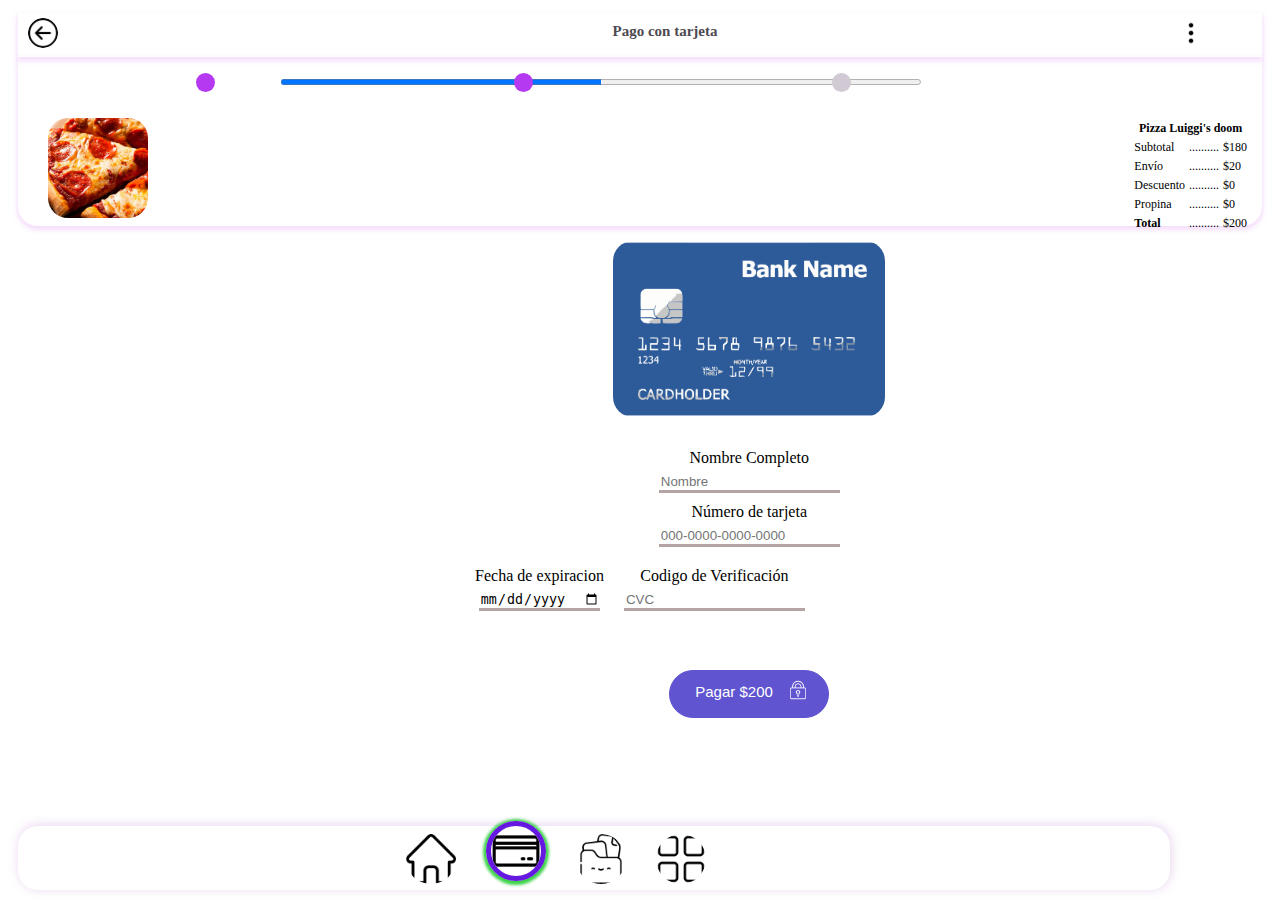
==== index.html @ 84621413 "Version con corrección 1" ====
<!DOCTYPE html>
<html lang="en">
<head>
    <meta charset="UTF-8">
    <meta http-equiv="X-UA-Compatible" content="IE=edge">
    <meta name="viewport" content="width=device-width, initial-scale=1.0">
    <link rel="stylesheet" href="index.css">
    <title>Vendcil page</title>
</head>
<body>
    <div class="grid-container">
        <div class="grid-header">
            <a>
                <img src="icons/back-button.png" class="icon-header">
            </a>
            <h1 id="h1-titulo">Pago con tarjeta</h1>
            <a>
                <img id="img-hmenu" src="icons/more.png" class="icon-header">
            </a>
        </div>

<!--body-->
     <!--Product-->
        <div id="div-body1" class="grid-body">
           <div class="container-progress">
            <progress id="progressbar" value="50" max="100"></progress>
              <ul class="list-progress">
                 <li class="current"></li>
                 <li class="current" id="current2"></li>
                 <li class="unactive"></li>
              </ul>
           </div>
            <div id="body1-body"> 
            <img src="Images/pizza.jpg" class="product">
            <table border="0" id="table-data-paid">
                <th colspan="3">Pizza Luiggi's doom</th>
                <tbody>
                        <tr>
                            <td>Subtotal</td>
                            <td>..........</td>
                            <td>$180</td>
                        </tr>
                        <tr>
                            <td>Envío</td>
                            <td>..........</td>
                            <td>$20</td>
                        </tr>
                        <tr>
                            <td>Descuento</td>
                            <td>..........</td>
                            <td>$0</td>
                        </tr>
                        <tr>
                            <td>Propina</td>
                            <td>..........</td>
                            <td>$0</td>
                        </tr>
                        <tr>
                            <td><b>Total</b></td>
                            <td>..........</td>
                            <td>$200</td>
                        </tr>
                </tbody>
            </table>
           </div>
        </div>
   <!--card,Form and button-->     
        <div id="div-body2" class="grid-body">
            <img src="Images/creditcard.png" class="card">
            <br>
            <br>
           <form class="form-payment">
                <label for="nombre-completo">Nombre Completo</label>
                <input id="nombre-completo" type="text" placeholder="Nombre">
                
                <label for="numero-tarjeta">Número de tarjeta</label>
                <input id="numero-tarjeta" type="text" placeholder="000-0000-0000-0000">
          
             <div class="horizontal-form"> 
                <div>
                    <label  for="fecha-exp">Fecha de expiracion</label>
                    <input id="fecha-exp" type="date" placeholder="MM/DD/YYYY">   
                </div>
                <div>
                    <label for="codigo-verificacion">Codigo de Verificación</label>
                    <input id="codigo-verificacion" type="numner" placeholder="CVC">
                </div> 
            </div>     
           </form>

        <button type="submit" class="btn-pay">Pagar  $200
            <img src="icons/candado.png" class="icon-candado">
        </button>
        </div>
        <!--Footer-->
        <div class="grid-footer">
            <ul class="menu">
               <li>
                <a><img src="icons/icon-home.png" class="icon-btn-menu"></a>
             </li>
                <li>
                <a><img src="icons/tarjeta-de-credito.png" class="icon-btn-menu btn-selected"></a>
                </li>
               <li>
                <a><img src="icons/documentos.png" class="icon-btn-menu"></a>
               </li>
               <li>
                <a><img src="icons/solicitud.png" class="icon-btn-menu"></a>
               </li> 
            </ul>
        </div>
    </div>
    
</body>
</html>
---- index.css ----
/*--------------------------------------grid container*/
.grid-container{
    display: grid;
    grid-template-areas: 'header header header header'
    'body body body body'
    'footer footer footer footer';
}

.grid-container div{
    margin-top: 5px;
    margin-left: 10px;
    margin-right: 10px;
}
/*--------------------------------------header*/

.grid-header{
 grid-area:  header;  
 box-shadow: 0px 3px  5px 1px rgba(218, 145, 242, 0.3);
 display: flex;
 transition: all 0.5s;
}
.grid-header img{
    height: 30px;
    width: 30px;
    object-fit: cover;
 transition: all 0.5s;

}

.icon-header{
    margin-top: 5px;
    margin-left: 10px;
    margin-right: 10px;
    margin-bottom:5px;
 transition: all 0.5s;
 border-radius: 50px;
cursor: pointer;
}.icon-header:hover{
    transform: scale(1.1);
    box-shadow: 0px 1px 3px 3px rgba(206, 202, 208, 0.978);
}
#img-hmenu{
    position: absolute;
    right: 5%;
    transition: all 0.5s;

}
#h1-titulo{
   font-size: 15px;
   text-align: center;
   font-weight: bold;
   color: rgb(77, 74, 81);
   margin-left: auto;
   margin-right: auto;
 transition: all 0.5s;

}
/*----------------------------------------------grid body*/
#div-body1{
    grid-area: body;
    margin-top: -1px;
    border-radius: 0px 0 20px 20px;
    padding-left: 10px;
    padding-right: 10px;
    height: 10rem;
    padding-top: 5px;
    padding-bottom: 5px;
    box-shadow: 0px 3px  5px 1px rgba(218, 145, 242, 0.3);
    font-size: 12px;
 transition: all 0.5s;

}
/*----Steps*/
  .container-progress {
    width: 100%;
    margin-top: -10px;
 transition: all 0.5s;

  }
  .list-progress {counter-reset: step;}
  .list-progress li{
    list-style-type: none;
    display: inline-block;
    position: relative;
    margin-left: 10%;
    margin-right: 15%;
    height: 5px;
    width: 5px;
    text-align: center;
    cursor: pointer;
    padding: 7px;
    border-radius: 50%;
    z-index: 1;
 transition: all 0.5s;

  }
  .current{
   transition: all 0.5s;
    background-color: rgb(180, 57, 241);
  }.unactive{
    background-color: rgb(209, 202, 213);
  }
  #progressbar{
    position: absolute;
    width: 50%;
    margin-top: 3px;
    margin-left: 19%;
    margin-right: auto;
    display:table;
    z-index: -1;
 transition: all 0.5s;

  }
/*-----------body product*/
#body1-body{
    display: flex;
     transition: all 0.5s;
}
.product{
    width: 100px;
    height: 100px;
    object-fit: cover;
    border-radius: 20px;
    margin-top: 10px;
    margin-left: 10px;
    margin-bottom: 10px;
    margin-bottom: 10px;
 transition: all 0.5s;

}
#table-data-paid{
    float: right;
    right: 0;
    position: absolute;
    margin-right: 30px;
    margin-top: 10px;
 transition: all 0.5s;

}

/*--------------------------------body form*/
#div-body2{
    grid-column: 3;
    text-align: center;
 transition: all 0.5s;

}
.card{
    margin-top: 10px;
    justify-content: center;
    width: 17rem;
    height: 11rem;
    object-fit: cover;
 transition: all 0.5s;
cursor: pointer;
border-radius: 20px;
}.card:hover{
    box-shadow: 0px 1px 3px 3px rgba(134, 135, 134, 0.978);

}
.form-payment label{
    display: block;
    justify-content: center;
    margin-top: 10px;
    margin-bottom: 5px;
 transition: all 0.5s;
 cursor: pointer;
}
.form-payment input{
  border-top: 0;
  border-left: 0;
  border-right: 0;
  border-bottom: 3px solid rgb(180, 164, 164);
}.form-payment input:focus{
    outline-color: rgba(123, 123, 246, 0.611);
    outline-offset: 5px;
    outline-width: 3px;
}
.horizontal-form{
  display: flex;
 transition: 0.5s;

}

.btn-pay{
    margin-top: 10%;
    height: 3rem;
    width: 10rem;
    text-align: left;
    padding-left: 25px;
    padding-top: 5px;
    padding-bottom: 10px;
    color: white;
    font-size: 15px;
    background-color: rgb(96, 84, 208);
    border: 1px solid rgb(96, 84, 208);
    border-radius: 30px;
 transition:  0.5s;
cursor: pointer;
}.btn-pay:hover{
    background-color: rgb(149, 139, 239);
    box-shadow: 0px 1px 3px 3px rgba(52, 209, 65, 0.978);
}
.icon-candado{
    object-fit: cover;
    width: 20px;
    height: 20px;
    margin-top: -3px;
    margin-left: 15px;
    position: absolute;
 transition: all 0.5s;

}
/*--------------------------------------Footer*/
.grid-footer{
    position: fixed;
    background-color: #fff;
    width: 90%; 
    bottom: 10px;
    height: 4rem;
    grid-area: footer;
    border-radius: 20px;
    box-shadow: 1px -1px  10px 1px rgba(190, 130, 208, 0.3);
     transition: all 0.5s;

}

.menu{
    display: flex;
    margin-left: -10%;
    list-style: none;
    justify-content: center;
 transition: all 0.5s;

}.menu li{
    padding-left: 10px;
    padding-right: 10px;
    padding-top: 5px;
    padding-bottom: 5px;
    margin-left: 5px;
    margin-right: 5px;
 transition: all 0.5s;
}.menu img:hover{
    transform:translateY(-13px);
    border: 5px solid rgb(101, 24, 224);
    box-shadow: 0px 1px 3px 3px rgba(52, 209, 65, 0.978);
    cursor: pointer;
}
.icon-btn-menu{
    object-fit: cover;
    width: 50px;
    height: 50px;
    border-radius: 50px;
    margin-top: -13px;
 transition: all 0.5s;
}
.btn-selected{
    transform:translateY(-13px);
    border: 5px solid rgb(101, 24, 224);
    box-shadow: 0px 1px 3px 3px rgba(52, 209, 65, 0.978);
  transition: all 0.5s;
}

/*---------------------------------------phone mode to desktop mode*/
@media screen and (min-width: 1500px){
    
    /*---------------------------Header*/
    .grid-header{
        box-shadow: 0px 0px 0px rgba(0,0,0,0);
    }
    .icon-header{
        position: fixed;
        z-index: 10;
        margin-top: 1rem;
    }#img-hmenu{position: fixed;}

    .grid-footer{ /*from footer, became to header*/
        grid-area: header;
        position: fixed;
        width: 98%;
        top: 10px;
        margin-left: 2%;
    }#h1-titulo{
        position: relative;
        top: 5rem;
        font-size: 20px
    }
    .container-progress{
        position: relative;
        top: -50%;
        left: -5%;
        width: 63rem;
        align-items: center;
        align-items: center;
    }
    
    #progressbar{
        position: absolute;
        margin-left: 0;
        margin-right: 0 auto;
        display: table;
        width: 100%;
    }    /*-----------progressbar steps*/
    .list-progress{
        margin-left: -4%;
    }
    .list-progress li{
        margin-left: 0;
    }.menu img:hover{
        transform:translateY(5px);
    }.btn-selected{
        transform:translateY(5px);
    }
   #current2{
    margin-left: 32%;
   }.unactive{
    position: absolute;
    float: right;
    right: -15%;
   }
    /*---------------------------body*/
    #div-body1{
        padding-top: 0rem;
        width: 23rem;
        height: 13rem;
        top: 10rem;
        grid-column: 2;
        position: relative;
        border-radius: 20px 20px 20px 20px;
    }
    #div-body2{
        position: relative;
        grid-column: 2;
        top: 0;
        z-index: 10;
        width:30rem;
    }.card{
        margin-top: 10.2rem;
        margin-left: -5.5rem;
        width: 23rem;
        height: 14rem;
        background-color: red;
    }.form-payment{
        position: absolute;
        top: -13%;
        right: -110%;
        font-size: 20px;
    }
    
    .btn-pay{
        position: absolute;
        top: 50%;
        right: -107%;
        font-size: 20px;
        width: 12rem;
    }
    .horizontal-form{ /*becomes intal horizontal form*/
        display: block;
    }
    #table-data-paid{
        font-size: 16px;
    }
}
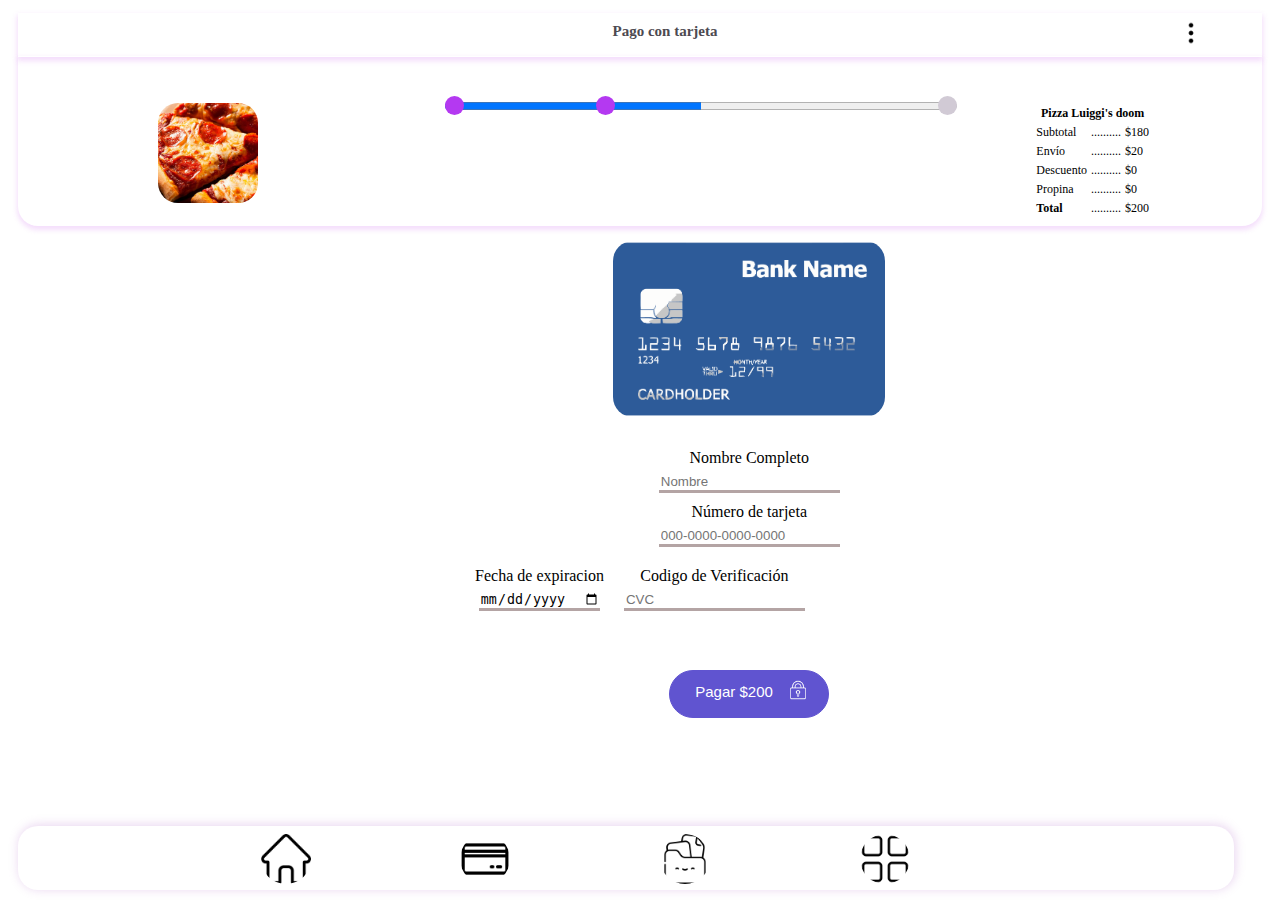
==== commit 5d81881a: "last version" ====
--- a/index.html
+++ b/index.html
@@ -11,27 +11,27 @@
     <div class="grid-container">
         <div class="grid-header">
             <a>
-                <img src="icons/back-button.png" class="icon-header">
+                <img src="icons/back-button.png" alt="Back button" id="icon-back" class="icon-header">
             </a>
             <h1 id="h1-titulo">Pago con tarjeta</h1>
             <a>
-                <img id="img-hmenu" src="icons/more.png" class="icon-header">
+                <img id="img-hmenu" src="icons/more.png" alt="Display a floating menu button" class="icon-header">
             </a>
         </div>
 
+        <div class="container-progress">
+            <progress id="progressbar" value="50" max="100"></progress>
+              <ul class="list-progress">
+                 <li class="step1"></li>
+                 <li class="step2" id="current2"></li>
+                 <li class="step3"></li>
+              </ul>
+           </div>
 <!--body-->
      <!--Product-->
         <div id="div-body1" class="grid-body">
-           <div class="container-progress">
-            <progress id="progressbar" value="50" max="100"></progress>
-              <ul class="list-progress">
-                 <li class="current"></li>
-                 <li class="current" id="current2"></li>
-                 <li class="unactive"></li>
-              </ul>
-           </div>
             <div id="body1-body"> 
-            <img src="Images/pizza.jpg" class="product">
+            <img src="Images/pizza.jpg" alt="shoping product image" class="product">
             <table border="0" id="table-data-paid">
                 <th colspan="3">Pizza Luiggi's doom</th>
                 <tbody>
@@ -56,7 +56,7 @@
                             <td>$0</td>
                         </tr>
                         <tr>
-                            <td><b>Total</b></td>
+                            <td style="font-weight: bold;">Total</td>
                             <td>..........</td>
                             <td>$200</td>
                         </tr>
@@ -66,7 +66,7 @@
         </div>
    <!--card,Form and button-->     
         <div id="div-body2" class="grid-body">
-            <img src="Images/creditcard.png" class="card">
+            <img src="Images/creditcard.png" alt="card button" class="card">
             <br>
             <br>
            <form class="form-payment">
@@ -89,23 +89,23 @@
            </form>
 
         <button type="submit" class="btn-pay">Pagar  $200
-            <img src="icons/candado.png" class="icon-candado">
+            <img src="icons/candado.png" alt="secure shoping" class="icon-candado">
         </button>
         </div>
         <!--Footer-->
         <div class="grid-footer">
             <ul class="menu">
                <li>
-                <a><img src="icons/icon-home.png" class="icon-btn-menu"></a>
+                <a><img src="icons/icon-home.png" alt="icon home" class="icon-btn-menu"></a>
              </li>
                 <li>
-                <a><img src="icons/tarjeta-de-credito.png" class="icon-btn-menu btn-selected"></a>
+                <a><img src="icons/tarjeta-de-credito.png" alt="icon card" class="icon-btn-menu btn-selected"></a>
                 </li>
                <li>
-                <a><img src="icons/documentos.png" class="icon-btn-menu"></a>
+                <a><img src="icons/documentos.png" alt="icon documments" class="icon-btn-menu"></a>
                </li>
                <li>
-                <a><img src="icons/solicitud.png" class="icon-btn-menu"></a>
+                <a><img src="icons/solicitud.png" alt="icon button for showing more about user" class="icon-btn-menu"></a>
                </li> 
             </ul>
         </div>
--- a/index.css
+++ b/index.css
@@ -43,7 +43,6 @@
     position: absolute;
     right: 5%;
     transition: all 0.5s;
-
 }
 #h1-titulo{
    font-size: 15px;
@@ -53,7 +52,10 @@
    margin-left: auto;
    margin-right: auto;
  transition: all 0.5s;
-
+}
+#icon-back{
+    opacity: 0;
+    visibility: hidden;
 }
 /*----------------------------------------------grid body*/
 #div-body1{
@@ -72,40 +74,53 @@
 }
 /*----Steps*/
   .container-progress {
-    width: 100%;
-    margin-top: -10px;
- transition: all 0.5s;
-
-  }
-  .list-progress {counter-reset: step;}
+    width: 40%;
+    position: absolute;
+    top: 10%;
+    left: 34%;
+    right: 34%;
+    transition: all 0.5s;
+  }
+  .list-progress{
+    margin-left:-40px;
+    margin-top: -18px;
+  }
   .list-progress li{
     list-style-type: none;
     display: inline-block;
     position: relative;
-    margin-left: 10%;
-    margin-right: 15%;
     height: 5px;
     width: 5px;
-    text-align: center;
+    margin-top: 0px;
+    z-index: 1;
     cursor: pointer;
     padding: 7px;
     border-radius: 50%;
-    z-index: 1;
- transition: all 0.5s;
-
-  }
-  .current{
+    transition: all 0.5s;
+
+  }
+  .step1{
+   margin-left: 0%;
+   margin-right: 0%;
+    transition: all 0.5s;
+    background-color: rgb(180, 57, 241);
+  }
+  .step2{
+    margin-left: 25%;
+    margin-right: 0%;
+    display: table;
    transition: all 0.5s;
-    background-color: rgb(180, 57, 241);
-  }.unactive{
+   background-color: rgb(180, 57, 241);
+  }
+  .step3{
+    float: right;
+    right: 0%;
     background-color: rgb(209, 202, 213);
   }
   #progressbar{
-    position: absolute;
-    width: 50%;
+    position: flex;
+    width: 100%;
     margin-top: 3px;
-    margin-left: 19%;
-    margin-right: auto;
     display:table;
     z-index: -1;
  transition: all 0.5s;
@@ -114,6 +129,7 @@
 /*-----------body product*/
 #body1-body{
     display: flex;
+    margin-top: 2rem;
      transition: all 0.5s;
 }
 .product{
@@ -122,7 +138,7 @@
     object-fit: cover;
     border-radius: 20px;
     margin-top: 10px;
-    margin-left: 10px;
+    margin-left: 10%;
     margin-bottom: 10px;
     margin-bottom: 10px;
  transition: all 0.5s;
@@ -132,7 +148,7 @@
     float: right;
     right: 0;
     position: absolute;
-    margin-right: 30px;
+    margin-right: 10%;
     margin-top: 10px;
  transition: all 0.5s;
 
@@ -178,8 +194,9 @@
 }
 .horizontal-form{
   display: flex;
+  margin-left: 10%;
+  margin-right: 10%;
  transition: 0.5s;
-
 }
 
 .btn-pay{
@@ -215,7 +232,7 @@
 .grid-footer{
     position: fixed;
     background-color: #fff;
-    width: 90%; 
+    width: 95%; 
     bottom: 10px;
     height: 4rem;
     grid-area: footer;
@@ -237,15 +254,18 @@
     padding-right: 10px;
     padding-top: 5px;
     padding-bottom: 5px;
-    margin-left: 5px;
-    margin-right: 5px;
+    margin-left: 5%;
+    margin-right: 5%;
  transition: all 0.5s;
 }.menu img:hover{
     transform:translateY(-13px);
     border: 5px solid rgb(101, 24, 224);
     box-shadow: 0px 1px 3px 3px rgba(52, 209, 65, 0.978);
-    cursor: pointer;
-}
+    cursor: pointer; 
+}.menu img:focus{
+    opacity: 0;
+}
+
 .icon-btn-menu{
     object-fit: cover;
     width: 50px;
@@ -254,15 +274,15 @@
     margin-top: -13px;
  transition: all 0.5s;
 }
-.btn-selected{
+/* .btn-selected{
     transform:translateY(-13px);
     border: 5px solid rgb(101, 24, 224);
     box-shadow: 0px 1px 3px 3px rgba(52, 209, 65, 0.978);
   transition: all 0.5s;
-}
+} */
 
 /*---------------------------------------phone mode to desktop mode*/
-@media screen and (min-width: 1500px){
+@media screen and (min-width: 1300px){
     
     /*---------------------------Header*/
     .grid-header{
@@ -284,40 +304,42 @@
         position: relative;
         top: 5rem;
         font-size: 20px
-    }
-    .container-progress{
-        position: relative;
-        top: -50%;
-        left: -5%;
-        width: 63rem;
-        align-items: center;
-        align-items: center;
-    }
-    
-    #progressbar{
-        position: absolute;
-        margin-left: 0;
-        margin-right: 0 auto;
-        display: table;
-        width: 100%;
-    }    /*-----------progressbar steps*/
-    .list-progress{
-        margin-left: -4%;
-    }
-    .list-progress li{
-        margin-left: 0;
-    }.menu img:hover{
+    } .menu img:hover{
         transform:translateY(5px);
     }.btn-selected{
         transform:translateY(5px);
     }
-   #current2{
-    margin-left: 32%;
-   }.unactive{
-    position: absolute;
-    float: right;
-    right: -15%;
-   }
+      /*-----------progressbar steps*/
+    .container-progress{
+        position: absolute;
+        top: 10rem;
+        left: 30%;
+        right:30%;
+        width: 40%;
+        align-items: center;
+        align-items: center;
+    }
+    #progressbar{
+        position: absolute;
+        margin-left: 0%;
+        margin-right: 0%;
+        display: table;
+        width: 100%;
+    }  
+    .list-progress{
+        margin-left: 0%;
+    }
+    .list-progress li{
+        margin-top: 20px;
+    }.step1{
+        float: left;
+        left: -8%;
+    }.step2{
+        left: 14%;
+        right: 10%;
+    }.step3{
+        float: right;
+    }
     /*---------------------------body*/
     #div-body1{
         padding-top: 0rem;
